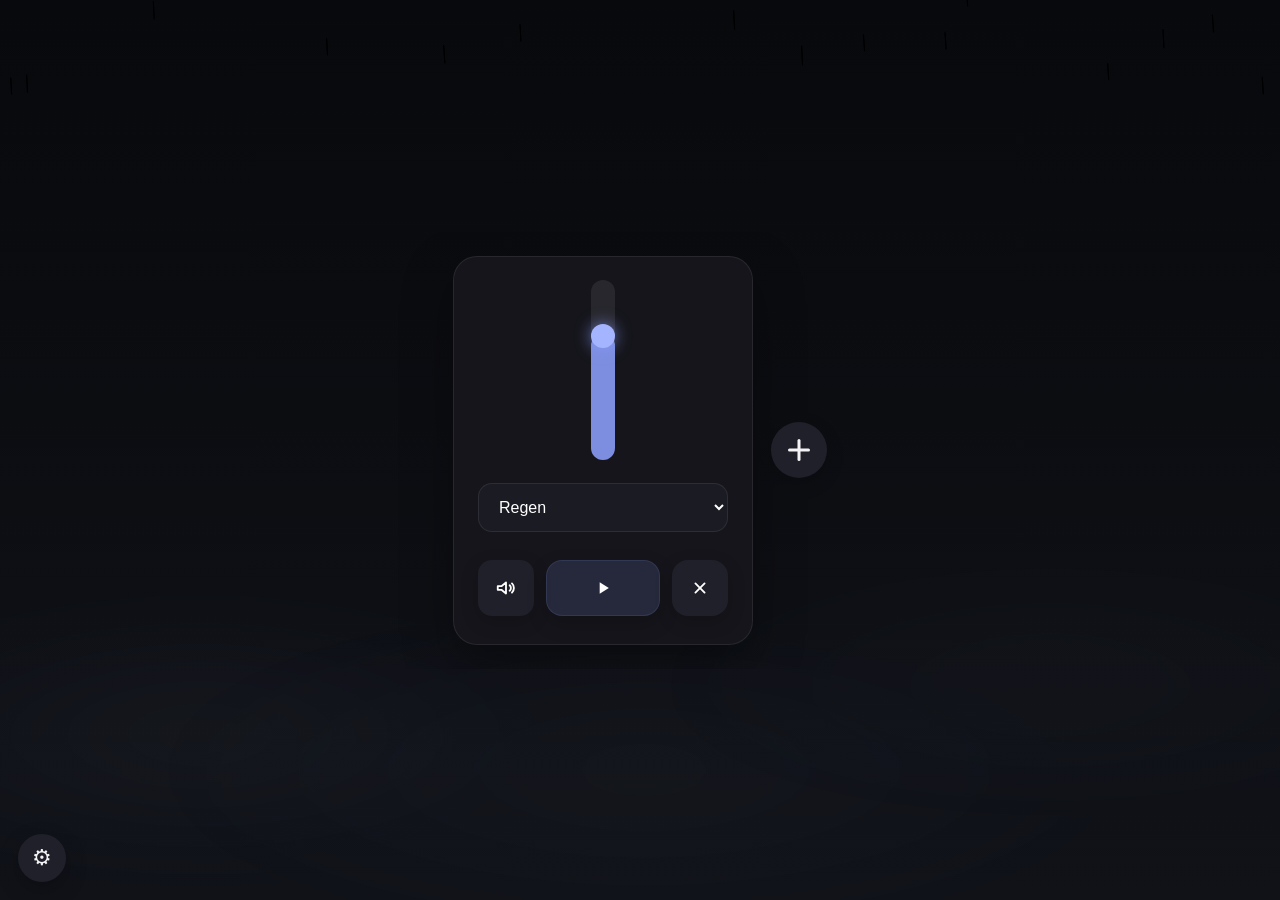
==== index.html @ b3e2373e "Rename homepage to index" ====
﻿<!DOCTYPE html>
<html lang="de">
<head>
    <meta charset="UTF-8">
    <title>Maltes Chillseite</title>
    <link rel="stylesheet" href="chillseitestyle2.css">
    <script src="Script2.js"></script>
</head>

<body>
    <div class="rain-settings-dock">
        <button class="rain-settings-gear" aria-label="Regeneinstellungen öffnen">
            ⚙
        </button>

        <div class="rain-settings-popout">
            <label>
                Stärke
                <input type="range" min="20" max="200" value="90" class="rain-intensity-slider">
            </label>

            <label>
                Wind
                <input type="range" min="0" max="20" value="6" class="rain-wind-slider">
            </label>

            <label>
                Opacity
                <input type="range" min="0" max="100" value="70" class="rain-opacity-slider">
            </label>

            <div class="rain-settings-actions">
                <label class="rain-toggle-switch icon-toggle-switch">
                    <input type="checkbox" class="rain-enabled-toggle" checked>

                    <span class="toggle-icon left-icon" aria-hidden="true">
                        <svg viewBox="0 0 24 24">
                            <path d="M7 16h9a4 4 0 0 0 0-8 5.5 5.5 0 0 0-10.4 1.7A3.5 3.5 0 0 0 7 16Z"></path>
                            <line x1="5" y1="19" x2="19" y2="5"></line>
                        </svg>
                    </span>

                    <span class="rain-toggle-slider"></span>

                    <span class="toggle-icon right-icon" aria-hidden="true">
                        <svg viewBox="0 0 24 24">
                            <path d="M7 16h9a4 4 0 0 0 0-8 5.5 5.5 0 0 0-10.4 1.7A3.5 3.5 0 0 0 7 16Z"></path>
                            <line x1="9" y1="18" x2="8" y2="20"></line>
                            <line x1="13" y1="18" x2="12" y2="20"></line>
                            <line x1="17" y1="18" x2="16" y2="20"></line>
                        </svg>
                    </span>
                </label>

                <label class="rain-toggle-switch icon-toggle-switch">
                    <input type="checkbox" class="cow-enabled-toggle">

                    <span class="toggle-icon left-icon" aria-hidden="true">
                        <svg viewBox="0 0 24 24">
                            <path d="M6 14c0-3.8 2.8-6 6-6s6 2.2 6 6"></path>
                            <path d="M8 13.5c.8 2 2.4 3.5 4 3.5s3.2-1.5 4-3.5"></path>
                            <path d="M8 9.5 6.2 7.8"></path>
                            <path d="M16 9.5 17.8 7.8"></path>
                            <line x1="5" y1="19" x2="19" y2="5"></line>
                        </svg>
                    </span>

                    <span class="rain-toggle-slider"></span>

                    <span class="toggle-icon right-icon" aria-hidden="true">
                        <svg viewBox="0 0 24 24">
                            <path d="M6 14c0-3.8 2.8-6 6-6s6 2.2 6 6"></path>
                            <path d="M8 13.5c.8 2 2.4 3.5 4 3.5s3.2-1.5 4-3.5"></path>
                            <path d="M8 9.5 6.2 7.8"></path>
                            <path d="M16 9.5 17.8 7.8"></path>
                            <circle cx="9.4" cy="13" r=".8" fill="currentColor" stroke="none"></circle>
                            <circle cx="14.6" cy="13" r=".8" fill="currentColor" stroke="none"></circle>
                        </svg>
                    </span>
                </label>

                <label class="rain-toggle-switch icon-toggle-switch">
                    <input type="checkbox" class="fog-enabled-toggle" checked>

                    <span class="toggle-icon left-icon" aria-hidden="true">
                        <svg viewBox="0 0 24 24">
                            <path d="M4 10.5h16"></path>
                            <path d="M6 14h12"></path>
                            <path d="M8 17.5h8"></path>
                            <line x1="5" y1="19" x2="19" y2="5"></line>
                        </svg>
                    </span>

                    <span class="rain-toggle-slider"></span>

                    <span class="toggle-icon right-icon" aria-hidden="true">
                        <svg viewBox="0 0 24 24">
                            <path d="M4 10.5h16"></path>
                            <path d="M6 14h12"></path>
                            <path d="M8 17.5h8"></path>
                        </svg>
                    </span>
                </label>

                <button class="rain-reset-button">Zurücksetzen</button>
            </div>
        </div>
    </div>

    <div class="fog-layer">
        <span class="fog-cloud fog-1"></span>
        <span class="fog-cloud fog-2"></span>
        <span class="fog-cloud fog-3"></span>
    </div>

    <canvas id="rain-canvas"></canvas>
    <div class="page-scroll">
        <main class="app">

            <div class="mixer-area">

                <div class="audio-row">
                    <div class="boxes-container">
                        <div class="audio-box">
                            <div class="slider-container">
                                <div class="volume-slider" data-value="70">
                                    <div class="volume-fill"></div>
                                    <div class="volume-thumb"></div>
                                </div>
                            </div>

                            <select class="audio-select">
                                <option value="https://pub-de19fea77e644965aaf4d90d78fc0089.r2.dev/rain.mp3">Regen</option>
                                <option value="https://pub-de19fea77e644965aaf4d90d78fc0089.r2.dev/waves.mp3">Wellen</option>
                                <option value="https://pub-de19fea77e644965aaf4d90d78fc0089.r2.dev/forest.mp3">Wald</option>
                                <option value="https://pub-de19fea77e644965aaf4d90d78fc0089.r2.dev/fire.mp3">Kamin</option>
                                <option value="https://pub-de19fea77e644965aaf4d90d78fc0089.r2.dev/regenzelt.mp3">Zelt</option>
                                <option value="https://pub-de19fea77e644965aaf4d90d78fc0089.r2.dev/brown.mp3">Brown Noise</option>
                            </select>


                            <div class="button-row">
                                <button class="mute-button icon-button" aria-label="Stummschalten">
                                    <svg class="icon-volume" viewBox="0 0 24 24">
                                        <path d="M3 10v4h4l5 4V6L7 10H3z"></path>
                                        <path d="M16 9a4 4 0 0 1 0 6"></path>
                                        <path d="M18.5 7a7 7 0 0 1 0 10"></path>
                                    </svg>

                                    <svg class="icon-volume-muted" viewBox="0 0 24 24">
                                        <path d="M3 10v4h4l5 4V6L7 10H3z"></path>
                                        <line x1="16" y1="8" x2="22" y2="14"></line>
                                        <line x1="22" y1="8" x2="16" y2="14"></line>
                                    </svg>
                                </button>

                                <button class="play-button play-main-button" aria-label="Play oder Pause">
                                    <svg class="icon-play" viewBox="0 0 24 24">
                                        <polygon points="8,5 19,12 8,19"></polygon>
                                    </svg>

                                    <svg class="icon-pause" viewBox="0 0 24 24">
                                        <rect x="6" y="5" width="4" height="14"></rect>
                                        <rect x="14" y="5" width="4" height="14"></rect>
                                    </svg>
                                </button>

                                <button class="remove-button icon-button" aria-label="Panel entfernen">
                                    <svg viewBox="0 0 24 24">
                                        <line x1="7" y1="7" x2="17" y2="17"></line>
                                        <line x1="17" y1="7" x2="7" y2="17"></line>
                                    </svg>
                                </button>
                            </div>
                        </div>
                    </div>

                    <button class="add-button" aria-label="Neues Panel hinzufügen"></button>
                </div>

            </div>
        </main>
    </div>

    <div class="sleepy-cow-signature" aria-hidden="true">
        <div class="cow-zzz-layer">
            <span class="cow-zzz z1">z</span>
            <span class="cow-zzz z2">z</span>
            <span class="cow-zzz z3">z</span>
        </div>

        <div class="cow-image-wrap">
            <img src="cow-sleep.png" alt="" class="sleepy-cow-image">
        </div>
    </div>
</body>
</html>
---- chillseitestyle2.css ----
﻿* 
{
    box-sizing: border-box;
    margin: 0;
    padding: 0;
}

:root 
{
    --bg: #0a0a0d;
    --panel: #15151b;
    --panel-border: rgba(255, 255, 255, 0.08);
    --text: #f3f3f5;
    --muted: #b8b8c2;
    --accent: #8ea3ff;
    --button: #20202a;
    --button-hover: #2b2b38;
}

.volume-slider {
    position: relative;
    width: 24px;
    height: 180px;
    border-radius: 999px;
    background: rgba(255, 255, 255, 0.08);
    cursor: pointer;
}

.volume-fill {
    position: absolute;
    left: 0;
    bottom: 0;
    width: 100%;
    height: 70%;
    border-radius: 999px;
    background: rgba(140, 160, 255, 0.85);
}

.volume-thumb {
    position: absolute;
    left: 50%;
    bottom: 70%;
    width: 24px;
    height: 24px;
    transform: translate(-50%, 50%) translateY(2px);
    border-radius: 50%;
    background: #a5b4ff;
    box-shadow: 0 0 16px rgba(140, 160, 255, 0.7);
    transition: transform 0.08s ease, box-shadow 0.12s ease, background 0.12s ease;
}
.volume-slider:hover .volume-thumb {
    transform: translate(-50%, 50%) translateY(1px) scale(1.06);
    box-shadow: 0 0 22px rgba(140, 160, 255, 0.95);
}

.volume-slider.is-disabled {
    opacity: 0.35;
    pointer-events: none;
}

    .volume-slider.is-disabled .volume-thumb {
        box-shadow: none;
    }

html,
body {
    height: 100%;
}

body {
    margin: 0;
    font-family: Arial, sans-serif;
    background-color: black;
    background: linear-gradient(to bottom, #08090c, #101218);
    color: var(--text);
    display: flex;
    justify-content: center;
    align-items: center;
    overflow: hidden;
}

    body::-webkit-scrollbar {
        height: 10px;
    }

    body::-webkit-scrollbar-track {
        background: transparent;
    }

    body::-webkit-scrollbar-thumb {
        background: rgba(140, 160, 255, 0.35);
        border-radius: 999px;
    }

        body::-webkit-scrollbar-thumb:hover {
            background: rgba(140, 160, 255, 0.5);
        }

.app {
    width: 100%;
    display: flex;
    justify-content: center;
}

.mixer-area {
    display: flex;
    justify-content: center;
    min-width: max-content;
}

.audio-row {
    display: flex;
    align-items: center;
    gap: 18px;
}
    .audio-row::-webkit-scrollbar {
        height: 8px;
    }

    .audio-row::-webkit-scrollbar-track {
        background: transparent;
    }

    .audio-row::-webkit-scrollbar-thumb {
        background: rgba(140, 160, 255, 0.3);
        border-radius: 999px;
    }

        .audio-row::-webkit-scrollbar-thumb:hover {
            background: rgba(140, 160, 255, 0.5);
        }


.boxes-container {
    display: flex;
    gap: 18px;
    flex-wrap: nowrap;
}


.audio-box {
    width: 300px;
    min-height: 280px;
    background: #15151b;
    border: 1px solid rgba(255, 255, 255, 0.08);
    border-radius: 24px;
    padding: 28px 24px;
    display: flex;
    flex-direction: column;
    align-items: center;
    gap: 28px;
    box-shadow: 0 18px 50px rgba(0, 0, 0, 0.35);
}

.page-scroll {
    width: 100%;
    overflow-x: auto;
    overflow-y: hidden;
}

    .page-scroll::-webkit-scrollbar {
        height: 8px;
    }

    .page-scroll::-webkit-scrollbar-track {
        background: transparent;
    }

    .page-scroll::-webkit-scrollbar-thumb {
        background: rgba(140, 160, 255, 0.35);
        border-radius: 999px;
    }

        .page-scroll::-webkit-scrollbar-thumb:hover {
            background: rgba(140, 160, 255, 0.55);
        }
.page-scroll {
    scrollbar-color: rgba(140, 160, 255, 0.35) transparent;
}

.audio-select {
    width: 100%;
    padding: 14px 16px;
    font-size: 1rem;
    border-radius: 14px;
    border: 1px solid rgba(255, 255, 255, 0.08);
    background: #1b1b24;
    color: white;
}

.mute-button,
.play-button,
.remove-button {
    border: none;
    border-radius: 16px;
    background: var(--button);
    color: white;
    cursor: pointer;
    transform: translateY(0) scale(1);
    box-shadow: 0 6px 18px rgba(0, 0, 0, 0.18);
    transition: background 0.16s ease, opacity 0.2s ease, transform 0.08s ease, box-shadow 0.12s ease;
}

    .mute-button:hover,
    .play-button:hover,
    .remove-button:hover {
        background: var(--button-hover);
        box-shadow: 0 10px 24px rgba(140, 160, 255, 0.08);
    }

    .mute-button:active,
    .play-button:active,
    .remove-button:active {
        transform: translateY(1px) scale(0.97);
        box-shadow: 0 2px 8px rgba(0, 0, 0, 0.14);
    }

.icon-button {
    position: relative;
    width: 56px;
    height: 56px;
    display: flex;
    align-items: center;
    justify-content: center;
}

    .icon-button svg {
        width: 22px;
        height: 22px;
        stroke: white;
        fill: none;
        stroke-width: 2;
        stroke-linecap: round;
        stroke-linejoin: round;
    }

.icon-volume,
.icon-volume-muted {
    position: absolute;
    width: 22px;
    height: 22px;
    transition: opacity 0.18s ease, transform 0.18s ease;
}

.icon-volume {
    opacity: 1;
    transform: scale(1);
}

.icon-volume-muted {
    opacity: 0;
    transform: scale(0.8);
}

.mute-button.is-muted .icon-volume {
    opacity: 0;
    transform: scale(0.8);
}

.mute-button.is-muted .icon-volume-muted {
    opacity: 1;
    transform: scale(1);
}

.play-main-button {
    width: 100%;
    height: 56px;
    display: flex;
    align-items: center;
    justify-content: center;
    background: rgba(140, 160, 255, 0.14);
    box-shadow: 0 0 0 1px rgba(140, 160, 255, 0.12) inset, 0 8px 20px rgba(0, 0, 0, 0.2);
}

    .play-main-button:hover {
        background: rgba(140, 160, 255, 0.2);
        box-shadow: 0 0 0 1px rgba(140, 160, 255, 0.18) inset, 0 10px 24px rgba(140, 160, 255, 0.12);
    }

.play-button:hover,
.remove-button:hover {
    background: var(--button-hover);
}

.audio-box {
    flex-shrink: 0;
    animation: boxFadeIn 0.28s ease;
}

    .audio-box.removing {
        animation: boxFadeOut 0.25s ease forwards;
    }

.hidden {
    display: none;
}

.mute-button {
    width: 100%;
    padding: 14px 16px;
    border: none;
    border-radius: 14px;
    background: #20202a;
    color: white;
    font-size: 1rem;
    cursor: pointer;
}

.mute-button:hover {
    background: var(--button-hover);
}

.slider-container {
    display: flex;
    justify-content: center;
    align-items: center;
    height: 170px;
}

.button-row {
    width: 100%;
    display: grid;
    grid-template-columns: 56px 1fr 56px;
    gap: 12px;
    align-items: center;
}

.add-button {
    box-shadow: 0 6px 18px rgba(0, 0, 0, 0.18);
    flex-shrink: 0;
    width: 56px;
    height: 56px;
    border: none;
    border-radius: 50%;
    background: var(--button);
    cursor: pointer;
    display: flex;
    align-items: center;
    justify-content: center;
    position: relative;
    padding: 0;
    transition: background 0.2s ease, transform 0.2s ease, box-shadow 0.2s ease;
}

    .add-button::before,
    .add-button::after {
        content: "";
        position: absolute;
        left: 50%;
        top: 50%;
        background: var(--text);
        border-radius: 999px;
        transform: translate(-50%, -50%);
        transform-origin: center;
        transition: background 0.2s ease, transform 0.2s ease, opacity 0.2s ease;
    }

    .add-button::before {
        width: 22px;
        height: 3px;
    }

    .add-button::after {
        width: 3px;
        height: 22px;
    }

    .add-button:hover {
        background: var(--button-hover);
        box-shadow: 0 10px 24px rgba(140, 160, 255, 0.08);
    }

        .add-button:hover::before,
        .add-button:hover::after {
            background: rgba(255, 255, 255, 0.96);
        }

    .add-button:active {
        transform: translateY(1px) scale(0.96);
        box-shadow: 0 2px 8px rgba(0, 0, 0, 0.14);
    }

        .add-button:active::before,
        .add-button:active::after {
            transform: translate(-50%, -50%) scale(0.96);
        }

.boxes-container {
    display: flex;
    gap: 18px;
    flex-wrap: nowrap;
    align-items: center;
}

@keyframes boxFadeIn {
    from {
        opacity: 0;
        transform: translateY(16px) scale(0.96);
    }

    to {
        opacity: 1;
        transform: translateY(0) scale(1);
    }
}

@keyframes boxFadeOut {
    from {
        opacity: 1;
        transform: translateY(0) scale(1);
    }

    to {
        opacity: 0;
        transform: translateY(16px) scale(0.96);
    }
}

.play-button {
    display: flex;
    align-items: center;
    justify-content: center;
    position: relative;
}

    .play-button svg {
        width: 20px;
        height: 20px;
        fill: white;
    }

.icon-play,
.icon-pause {
    position: absolute;
    width: 20px;
    height: 20px;
    fill: white;
    transition: opacity 0.18s ease, transform 0.18s ease;
}

.icon-play {
    opacity: 0;
    transform: scale(0.8);
}

.icon-pause {
    opacity: 0;
    transform: scale(0.8);
}

.paused .icon-play {
    opacity: 1;
    transform: scale(1);
}

.paused .icon-pause {
    opacity: 0;
    transform: scale(0.8);
}

.playing .icon-play {
    opacity: 0;
    transform: scale(0.8);
}

.playing .icon-pause {
    opacity: 1;
    transform: scale(1);
}

.fog-layer {
    position: fixed;
    inset: 0;
    pointer-events: none;
    z-index: 1;
    overflow: hidden;
    opacity: 1;
    transition: opacity 0.45s ease;
    mix-blend-mode: screen;
}

.fog-cloud {
    position: absolute;
    border-radius: 50%;
    background: radial-gradient( ellipse at center, rgba(215, 225, 255, 0.12) 0%, rgba(185, 198, 255, 0.08) 30%, rgba(145, 165, 255, 0.045) 55%, rgba(120, 140, 220, 0.018) 72%, rgba(120, 140, 220, 0) 100% );
    filter: blur(42px);
    opacity: 0.42;
    transform: translate3d(0, 0, 0);
    will-change: transform, opacity;
}

.fog-1 {
    width: 760px;
    height: 250px;
    left: -180px;
    bottom: 40px;
    opacity: 0.34;
    animation: fogDrift1 42s linear infinite;
}

.fog-2 {
    width: 980px;
    height: 300px;
    left: 12%;
    bottom: -20px;
    opacity: 0.26;
    animation: fogDrift2 56s linear infinite;
}

.fog-3 {
    width: 820px;
    height: 240px;
    right: -180px;
    bottom: 95px;
    opacity: 0.2;
    animation: fogDrift3 48s linear infinite;
}

#rain-canvas {
    position: fixed;
    inset: 0;
    width: 100%;
    height: 100%;
    pointer-events: none;
    z-index: 2;
}

.app {
    width: 100%;
    display: flex;
    justify-content: center;
    align-items: center;
    padding: 24px;
    position: relative;
    z-index: 2;
}

.playing .play-main-button {
    box-shadow: 0 0 0 1px rgba(140, 160, 255, 0.2) inset, 0 0 24px rgba(140, 160, 255, 0.18);
}

.rain-settings-dock {
    position: fixed;
    left: 18px;
    bottom: 18px;
    z-index: 30;
    display: flex;
    align-items: flex-end;
    gap: 12px;
}

.rain-settings-gear {
    width: 48px;
    height: 48px;
    border: none;
    border-radius: 50%;
    background: var(--button);
    color: var(--text);
    font-size: 1.35rem;
    cursor: pointer;
    display: flex;
    align-items: center;
    justify-content: center;
    box-shadow: 0 8px 22px rgba(0, 0, 0, 0.22);
    transition: background 0.16s ease, transform 0.08s ease, box-shadow 0.16s ease;
}

    .rain-settings-gear:hover {
        background: var(--button-hover);
        box-shadow: 0 10px 28px rgba(140, 160, 255, 0.12);
    }

    .rain-settings-gear:active {
        transform: scale(0.96);
    }

.rain-settings-popout {
    position: absolute;
    left: 60px;
    bottom: 0;
    width: 220px;
    padding: 14px;
    border-radius: 16px;
    background: rgba(21, 21, 27, 0.94);
    border: 1px solid rgba(255, 255, 255, 0.08);
    backdrop-filter: blur(10px);
    box-shadow: 0 16px 40px rgba(0, 0, 0, 0.28);
    display: flex;
    flex-direction: column;
    gap: 12px;
    opacity: 0;
    transform: translateX(-8px) scale(0.98);
    pointer-events: none;
    transition: opacity 0.18s ease, transform 0.18s ease;
}

    .rain-settings-dock.open .rain-settings-popout,
    .rain-settings-dock:hover .rain-settings-popout,
    .rain-settings-popout:hover {
        opacity: 1;
        transform: translateX(0) scale(1);
        pointer-events: auto;
    }

    .rain-settings-popout label {
        display: flex;
        flex-direction: column;
        gap: 8px;
        font-size: 0.92rem;
        color: var(--muted);
    }

    .rain-settings-popout .icon-toggle-switch {
        flex-direction: row;
        align-items: center;
        gap: 10px;
        color: var(--text);
    }

    .rain-settings-popout input[type="range"] {
        width: 100%;
        appearance: none;
        -webkit-appearance: none;
        background: transparent;
        cursor: pointer;
    }

        .rain-settings-popout input[type="range"]::-webkit-slider-runnable-track {
            height: 10px;
            border-radius: 999px;
            background: linear-gradient( to right, rgba(140, 160, 255, 0.95) 0%, rgba(140, 160, 255, 0.95) var(--range-progress, 50%), rgba(255, 255, 255, 0.14) var(--range-progress, 50%), rgba(255, 255, 255, 0.14) 100% );
            box-shadow: inset 0 0 0 1px rgba(255, 255, 255, 0.04);
        }

        .rain-settings-popout input[type="range"]::-webkit-slider-thumb {
            -webkit-appearance: none;
            appearance: none;
            margin-top: -7px;
            width: 20px;
            height: 20px;
            border-radius: 50%;
            border: 2px solid rgba(255, 255, 255, 0.82);
            background: #a5b4ff;
            box-shadow: 0 0 0 4px rgba(140, 160, 255, 0.08), 0 0 14px rgba(140, 160, 255, 0.35), 0 4px 12px rgba(0, 0, 0, 0.2);
            transition: transform 0.12s ease, box-shadow 0.16s ease, background 0.16s ease;
        }

        .rain-settings-popout input[type="range"]:hover::-webkit-slider-thumb {
            transform: scale(1.06);
            box-shadow: 0 0 0 5px rgba(140, 160, 255, 0.11), 0 0 18px rgba(140, 160, 255, 0.45), 0 6px 16px rgba(0, 0, 0, 0.22);
        }

        .rain-settings-popout input[type="range"]::-moz-range-track {
            height: 10px;
            border-radius: 999px;
            background: rgba(255, 255, 255, 0.14);
            box-shadow: inset 0 0 0 1px rgba(255, 255, 255, 0.04);
        }

        .rain-settings-popout input[type="range"]::-moz-range-progress {
            height: 10px;
            border-radius: 999px;
            background: rgba(140, 160, 255, 0.95);
        }

        .rain-settings-popout input[type="range"]::-moz-range-thumb {
            width: 20px;
            height: 20px;
            border-radius: 50%;
            border: 2px solid rgba(255, 255, 255, 0.82);
            background: #a5b4ff;
            box-shadow: 0 0 0 4px rgba(140, 160, 255, 0.08), 0 0 14px rgba(140, 160, 255, 0.35), 0 4px 12px rgba(0, 0, 0, 0.2);
        }

.rain-settings-actions {
    display: flex;
    flex-direction: column;
    gap: 12px;
    margin-top: 4px;
}

.rain-reset-button {
    width: 100%;
    padding: 9px 12px;
    border: 1px solid rgba(255, 255, 255, 0.06);
    border-radius: 12px;
    background: rgba(255, 255, 255, 0.03);
    color: var(--muted);
    cursor: pointer;
    transition: background 0.16s ease, transform 0.08s ease, box-shadow 0.16s ease, color 0.16s ease;
}

    .rain-reset-button:hover {
        background: rgba(255, 255, 255, 0.06);
        color: var(--text);
        box-shadow: 0 8px 18px rgba(140, 160, 255, 0.05);
    }

    .rain-reset-button:active {
        transform: scale(0.98);
    }

.rain-toggle-switch {
    display: flex;
    align-items: center;
    justify-content: center;
    gap: 10px;
    cursor: pointer;
    user-select: none;
}

.icon-toggle-switch {
    width: 100%;
    justify-content: space-between;
    flex-direction: row;
    align-items: center;
}

.rain-enabled-toggle,
.cow-enabled-toggle,
.fog-enabled-toggle {
    display: none;
}

.toggle-icon {
    width: 24px;
    height: 24px;
    color: rgba(235, 240, 255, 0.72);
    display: flex;
    align-items: center;
    justify-content: center;
    flex-shrink: 0;
    transition: color 0.18s ease, opacity 0.18s ease, transform 0.18s ease;
}

.icon-toggle-switch .left-icon {
    order: 1;
}

.icon-toggle-switch .rain-toggle-slider {
    order: 2;
}

.icon-toggle-switch .right-icon {
    order: 3;
}

    .toggle-icon svg {
        width: 22px;
        height: 22px;
        stroke: currentColor;
        fill: none;
        stroke-width: 2;
        stroke-linecap: round;
        stroke-linejoin: round;
    }

.rain-toggle-slider {
    position: relative;
    width: 48px;
    height: 28px;
    border-radius: 999px;
    background: rgba(255, 255, 255, 0.12);
    transition: background 0.18s ease, box-shadow 0.18s ease;
    flex-shrink: 0;
}

    .rain-toggle-slider::before {
        content: "";
        position: absolute;
        top: 3px;
        left: 3px;
        width: 22px;
        height: 22px;
        border-radius: 50%;
        background: white;
        transition: transform 0.18s ease;
        box-shadow: 0 4px 10px rgba(0, 0, 0, 0.18);
    }

.rain-enabled-toggle:checked ~ .rain-toggle-slider,
.cow-enabled-toggle:checked ~ .rain-toggle-slider,
.fog-enabled-toggle:checked ~ .rain-toggle-slider {
    background: rgba(140, 160, 255, 0.55);
    box-shadow: 0 0 16px rgba(140, 160, 255, 0.14);
}

    .rain-enabled-toggle:checked ~ .rain-toggle-slider::before,
    .cow-enabled-toggle:checked ~ .rain-toggle-slider::before,
    .fog-enabled-toggle:checked ~ .rain-toggle-slider::before {
        transform: translateX(20px);
    }

.rain-enabled-toggle:checked ~ .right-icon,
.cow-enabled-toggle:checked ~ .right-icon,
.fog-enabled-toggle:checked ~ .right-icon {
    color: rgba(255, 255, 255, 0.9);
    opacity: 1;
}

.rain-enabled-toggle:not(:checked) ~ .right-icon,
.cow-enabled-toggle:not(:checked) ~ .right-icon,
.fog-enabled-toggle:not(:checked) ~ .right-icon {
    color: rgba(235, 240, 255, 0.35);
    opacity: 0.45;
}

.rain-enabled-toggle:checked ~ .left-icon,
.cow-enabled-toggle:checked ~ .left-icon,
.fog-enabled-toggle:checked ~ .left-icon {
    color: rgba(235, 240, 255, 0.35);
    opacity: 0.45;
}

.rain-enabled-toggle:not(:checked) ~ .left-icon,
.cow-enabled-toggle:not(:checked) ~ .left-icon,
.fog-enabled-toggle:not(:checked) ~ .left-icon {
    color: rgba(255, 255, 255, 0.9);
    opacity: 1;
}

.sleepy-cow-signature {
    position: fixed;
    left: 50%;
    bottom: -118px;
    transform: translateX(-50%) translateY(16px);
    width: 380px;
    height: 240px;
    z-index: 12;
    pointer-events: none;
    user-select: none;
    opacity: 0;
    transition: opacity 0.45s ease, transform 0.55s cubic-bezier(0.22, 1, 0.36, 1);
}

    .sleepy-cow-signature.visible {
        opacity: 1;
        transform: translateX(-50%) translateY(0);
    }

.cow-image-wrap {
    position: absolute;
    z-index: 1;
    left: 50%;
    bottom: 0;
    width: 100%;
    display: flex;
    justify-content: center;
    transform: translateX(-50%);
    animation: cowBreath 4.4s ease-in-out infinite;
    transform-origin: center bottom;
}

.sleepy-cow-image {
    width: 340px;
    height: auto;
    display: block;
    filter: drop-shadow(0 10px 18px rgba(0, 0, 0, 0.28)) drop-shadow(0 0 12px rgba(160, 180, 255, 0.08));
}

.cow-zzz-layer {
    position: absolute;
    z-index: 2;
    left: 70%;
    bottom: 210px;
    width: 130px;
    height: 100px;
    transform: translateX(-50%);
}

.cow-zzz {
    position: absolute;
    color: rgba(235, 240, 255, 0.82);
    font-weight: 700;
    text-transform: lowercase;
    text-shadow: 0 0 10px rgba(160, 180, 255, 0.18);
    opacity: 0;
    will-change: transform, opacity;
    animation-name: cowZFloat;
    animation-timing-function: linear;
    animation-iteration-count: infinite;
    animation-fill-mode: both;
}

.cow-zzz.z1 {
    left: 2px;
    bottom: 2px;
    font-size: 0.95rem;
    animation-delay: 0s;
    animation-duration: 4.8s;
}

.cow-zzz.z2 {
    left: 20px;
    bottom: 14px;
    font-size: 1.18rem;
    animation-delay: 1.2s;
    animation-duration: 4.8s;
}

.cow-zzz.z3 {
    left: 42px;
    bottom: 28px;
    font-size: 1.42rem;
    animation-delay: 2.4s;
    animation-duration: 4.8s;
}

@keyframes cowBreath {
    0%, 100% {
        transform: translateX(-50%) translateY(0) scale(1);
    }

    50% {
        transform: translateX(-50%) translateY(1px) scale(1.012);
    }
}

@keyframes cowZFloat {
    0% {
        opacity: 0;
        transform: translate3d(0, 0, 0) scale(0.78) rotate(-4deg);
    }

    12% {
        opacity: 0.95;
        transform: translate3d(2px, -6px, 0) scale(0.86) rotate(-2deg);
    }

    28% {
        opacity: 0.92;
        transform: translate3d(5px, -14px, 0) scale(0.94) rotate(0deg);
    }

    48% {
        opacity: 0.78;
        transform: translate3d(9px, -24px, 0) scale(1.02) rotate(3deg);
    }

    72% {
        opacity: 0.48;
        transform: translate3d(14px, -35px, 0) scale(1.1) rotate(6deg);
    }

    100% {
        opacity: 0;
        transform: translate3d(20px, -48px, 0) scale(1.18) rotate(8deg);
    }
}

@keyframes fogDrift1 {
    0% {
        transform: translate3d(0, 0, 0) scale(1);
    }

    35% {
        transform: translate3d(60px, -10px, 0) scale(1.03);
    }

    70% {
        transform: translate3d(120px, -2px, 0) scale(1.06);
    }

    100% {
        transform: translate3d(180px, 6px, 0) scale(1.08);
    }
}

@keyframes fogDrift2 {
    0% {
        transform: translate3d(0, 0, 0) scale(1);
    }

    40% {
        transform: translate3d(-70px, -12px, 0) scale(1.02);
    }

    75% {
        transform: translate3d(-130px, -4px, 0) scale(1.05);
    }

    100% {
        transform: translate3d(-190px, 4px, 0) scale(1.08);
    }
}

@keyframes fogDrift3 {
    0% {
        transform: translate3d(0, 0, 0) scale(1);
    }

    30% {
        transform: translate3d(-45px, -8px, 0) scale(1.02);
    }

    65% {
        transform: translate3d(-95px, 2px, 0) scale(1.05);
    }

    100% {
        transform: translate3d(-150px, 10px, 0) scale(1.07);
    }
}
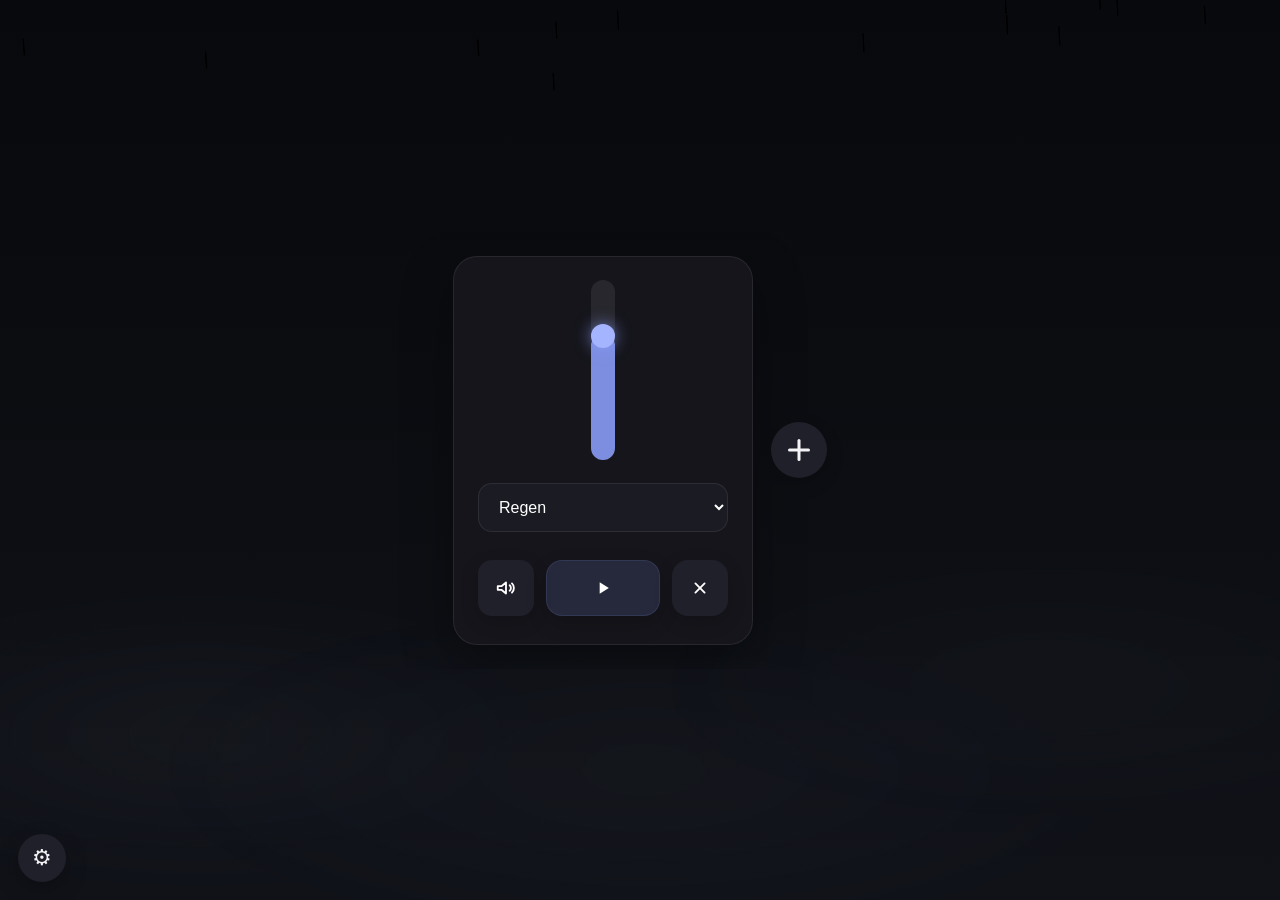
==== commit 9d9c37b3: "Change title from 'Maltes Chillseite' to 'Rainmixer'" ====
--- a/index.html
+++ b/index.html
@@ -2,7 +2,7 @@
 <html lang="de">
 <head>
     <meta charset="UTF-8">
-    <title>Maltes Chillseite</title>
+    <title>Rainmixer</title>
     <link rel="stylesheet" href="chillseitestyle2.css">
     <script src="Script2.js"></script>
 </head>
@@ -194,4 +194,4 @@
         </div>
     </div>
 </body>
-</html>+</html>
